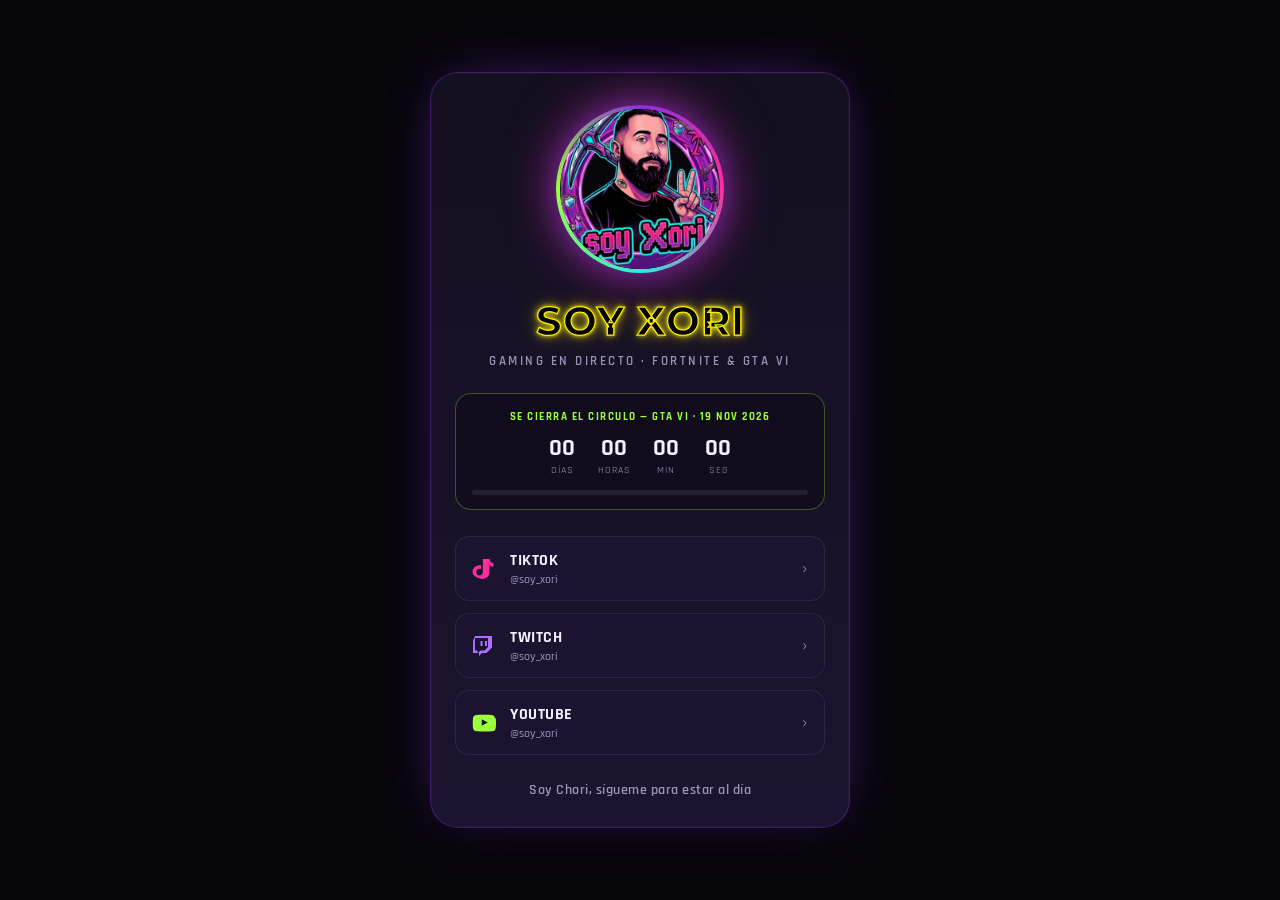
==== index.html @ fabd90fd "Rename Index.html to index.html" ====
<!DOCTYPE html>
<html lang="es">
<head>
<meta charset="UTF-8">
<meta name="viewport" content="width=device-width, initial-scale=1.0">
<title>Soy Xori — Enlaces</title>
<meta name="description" content="Soy Xori — Gaming en directo. Fortnite y GTA VI en TikTok, Twitch y YouTube.">
<link rel="preconnect" href="https://fonts.googleapis.com">
<link rel="preconnect" href="https://fonts.gstatic.com" crossorigin>
<link href="https://fonts.googleapis.com/css2?family=Montserrat:wght@700;800&family=Rajdhani:wght@500;600;700&display=swap" rel="stylesheet">
<style>
  :root{
    --bg-void:#07060b;
    --bg-panel:#130f1e;
    --bg-panel-2:#1b1430;
    --purple:#8b2fe0;
    --purple-soft:#b26cff;
    --pink:#ff2e9a;
    --cyan:#35e7e0;
    --storm-green:#9bff3b;
    --neon-yellow:#fcee09;
    --text:#f3efff;
    --text-muted:#9c93b8;
  }

  *{ box-sizing:border-box; }

  html,body{
    margin:0;
    padding:0;
    min-height:100vh;
    background:var(--bg-void);
    color:var(--text);
    font-family:'Rajdhani', sans-serif;
    -webkit-font-smoothing:antialiased;
  }

  body{
    display:flex;
    align-items:center;
    justify-content:center;
    padding:32px 16px;
    position:relative;
    overflow-x:hidden;
  }

  .storm-bg{
    position:fixed;
    inset:-20%;
    z-index:-2;
    background:conic-gradient(from 0deg, rgba(139,47,224,.35), rgba(255,46,154,.25), rgba(53,231,224,.2), rgba(155,255,59,.15), rgba(139,47,224,.35));
    filter:blur(60px);
    animation:spin-bg 50s linear infinite;
  }

  .grain{
    position:fixed;
    inset:0;
    z-index:-1;
    opacity:.05;
    pointer-events:none;
    background-image:url("data:image/svg+xml,%3Csvg xmlns='http://www.w3.org/2000/svg' width='120' height='120'%3E%3Cfilter id='n'%3E%3CfeTurbulence type='fractalNoise' baseFrequency='0.9' numOctaves='2' stitchTiles='stitch'/%3E%3C/filter%3E%3Crect width='100%25' height='100%25' filter='url(%23n)'/%3E%3C/svg%3E");
  }

  @keyframes spin-bg{ to{ transform:rotate(360deg); } }

  .card{
    width:100%;
    max-width:420px;
    background:linear-gradient(180deg, var(--bg-panel), var(--bg-panel-2));
    border:1px solid rgba(139,47,224,.35);
    border-radius:28px;
    padding:32px 24px 28px;
    box-shadow:0 0 0 1px rgba(255,255,255,.02) inset, 0 30px 60px -20px rgba(0,0,0,.7), 0 0 60px -25px var(--purple);
    position:relative;
  }

  .avatar-ring{
    width:168px;
    height:168px;
    margin:0 auto;
    border-radius:50%;
    padding:4px;
    background:conic-gradient(from 0deg, var(--purple), var(--pink), var(--cyan), var(--storm-green), var(--purple));
    box-shadow:0 0 40px -8px var(--purple), 0 0 70px -20px var(--pink);
    animation:spin-ring 10s linear infinite;
  }

  .avatar-ring img{
    width:100%;
    height:100%;
    display:block;
    border-radius:50%;
    object-fit:cover;
    background:var(--bg-void);
    animation:spin-ring-counter 10s linear infinite;
  }

  @keyframes spin-ring{ to{ transform:rotate(360deg); } }
  @keyframes spin-ring-counter{ to{ transform:rotate(-360deg); } }

  .name{
    font-family:'Montserrat', sans-serif;
    font-weight:700;
    font-size:clamp(1.7rem, 9vw, 2.5rem);
    text-align:center;
    letter-spacing:1px;
    line-height:1.3;
    margin:22px 0 6px;
    color:#000;
    -webkit-text-stroke:1.25px var(--neon-yellow);
    text-shadow:
      0 0 4px var(--neon-yellow),
      0 0 10px rgba(252,238,9,.7),
      0 0 20px rgba(252,238,9,.4);
  }

  .tagline{
    text-align:center;
    margin:0 0 24px;
    font-weight:600;
    font-size:.8rem;
    letter-spacing:2.5px;
    text-transform:uppercase;
    color:var(--text-muted);
  }

  .countdown{
    background:rgba(0,0,0,.25);
    border:1px solid rgba(155,255,59,.3);
    border-radius:16px;
    padding:16px 16px 14px;
    margin-bottom:26px;
  }

  .countdown-label{
    margin:0 0 12px;
    text-align:center;
    font-weight:700;
    font-size:.68rem;
    letter-spacing:1.5px;
    text-transform:uppercase;
    color:var(--storm-green);
  }

  .countdown-digits{
    display:flex;
    justify-content:center;
    gap:14px;
  }

  .digit{
    display:flex;
    flex-direction:column;
    align-items:center;
    min-width:38px;
  }

  .digit span{
    font-weight:700;
    font-size:1.5rem;
    font-variant-numeric:tabular-nums;
    line-height:1;
  }

  .digit small{
    margin-top:4px;
    font-size:.6rem;
    letter-spacing:1px;
    color:var(--text-muted);
  }

  .storm-bar{
    height:5px;
    border-radius:8px;
    background:rgba(255,255,255,.08);
    overflow:hidden;
    margin-top:14px;
  }

  .storm-bar-fill{
    height:100%;
    width:100%;
    background:linear-gradient(90deg, var(--storm-green), var(--cyan));
    transition:width 1s linear;
  }

  .links{
    display:flex;
    flex-direction:column;
    gap:12px;
  }

  .link-btn{
    display:flex;
    align-items:center;
    gap:14px;
    background:var(--bg-panel-2);
    border:1px solid rgba(255,255,255,.08);
    border-radius:14px;
    padding:13px 16px;
    text-decoration:none;
    color:var(--text);
    transition:transform .15s ease, box-shadow .15s ease, border-color .15s ease;
  }

  .link-btn:hover, .link-btn:focus-visible{
    transform:translateY(-2px);
    border-color:var(--accent);
    box-shadow:0 8px 24px -10px var(--accent);
  }

  .link-btn:focus-visible{
    outline:2px solid var(--cyan);
    outline-offset:3px;
  }

  .link-tiktok{ --accent:var(--pink); }
  .link-twitch{ --accent:var(--purple-soft); }
  .link-youtube{ --accent:var(--storm-green); }

  .icon{
    flex-shrink:0;
    width:24px;
    height:24px;
    fill:var(--accent);
  }

  .label{
    flex:1;
    font-weight:700;
    font-size:1rem;
    letter-spacing:.5px;
    text-transform:uppercase;
  }

  .label small{
    display:block;
    margin-top:1px;
    font-size:.72rem;
    font-weight:500;
    letter-spacing:0;
    text-transform:none;
    color:var(--text-muted);
  }

  .chev{
    color:var(--text-muted);
    font-size:1.2rem;
    transition:transform .15s ease;
  }

  .link-btn:hover .chev{ transform:translateX(3px); color:var(--accent); }

  .signoff{
    text-align:center;
    margin-top:26px;
  }

  .signoff p{
    margin:0;
    font-size:.85rem;
    font-weight:600;
    letter-spacing:.5px;
    color:var(--text-muted);
  }

  @media (prefers-reduced-motion: reduce){
    *{ animation:none !important; transition:none !important; }
  }
</style>
</head>
<body>

<div class="storm-bg" aria-hidden="true"></div>
<div class="grain" aria-hidden="true"></div>

<main class="card">

  <div class="avatar-ring">
    <img src="[data-uri]" alt="Soy Xori">
  </div>

  <h1 class="name">SOY <span>XORI</span></h1>
  <p class="tagline">Gaming en directo · Fortnite &amp; GTA VI</p>

  <div class="countdown" role="group" aria-label="Cuenta atras para GTA VI">
    <p class="countdown-label">Se cierra el circulo — GTA VI · 19 NOV 2026</p>
    <div class="countdown-digits">
      <div class="digit"><span id="cd-days">00</span><small>DÍAS</small></div>
      <div class="digit"><span id="cd-hours">00</span><small>HORAS</small></div>
      <div class="digit"><span id="cd-mins">00</span><small>MIN</small></div>
      <div class="digit"><span id="cd-secs">00</span><small>SEG</small></div>
    </div>
    <div class="storm-bar"><div class="storm-bar-fill" id="storm-fill"></div></div>
  </div>

  <nav class="links">
    <a class="link-btn link-tiktok" href="https://www.tiktok.com/@soy_xori" target="_blank" rel="noopener">
      <svg class="icon" viewBox="0 0 48 48" aria-hidden="true"><path d="M28 4h7c.6 4.7 3.3 7.6 8 8.3v7c-3-.1-5.7-1-8-2.7v13.6c0 7.7-6.2 13.8-14 13.8S1 37.9 1 30.2 7.2 16.4 15 16.4c1 0 2 .1 3 .3v7.2c-.9-.3-1.9-.5-3-.5-3.7 0-6.7 3-6.7 6.7S11.3 37 15 37s6.7-3 6.7-6.7V4H28z"/></svg>
      <span class="label">TikTok<small>@soy_xori</small></span>
      <span class="chev" aria-hidden="true">›</span>
    </a>
    <a class="link-btn link-twitch" href="https://www.twitch.tv/soy_xori" target="_blank" rel="noopener">
      <svg class="icon" viewBox="0 0 48 48" aria-hidden="true"><path d="M6 4 2 14v24h12v6l6-6h9l11-11V4H6zm26 22-7 7h-8l-6 6v-6H6V8h26v18zM26 14h4v10h-4V14zm-9 0h4v10h-4V14z"/></svg>
      <span class="label">Twitch<small>@soy_xori</small></span>
      <span class="chev" aria-hidden="true">›</span>
    </a>
    <a class="link-btn link-youtube" href="https://youtube.com/@soy_xori" target="_blank" rel="noopener">
      <svg class="icon" viewBox="0 0 48 48" aria-hidden="true"><path d="M46 14.5s-.5-3.3-1.9-4.7c-1.8-1.9-3.9-1.9-4.8-2C32.9 7.3 24 7.3 24 7.3h0s-8.9 0-15.3.5c-.9.1-3 .1-4.8 2C2.5 11.2 2 14.5 2 14.5S1.5 18.4 1.5 22.3v3.5c0 3.9.5 7.8.5 7.8s.5 3.3 1.9 4.7c1.8 1.9 4.2 1.8 5.3 2 3.8.4 16.3.5 16.3.5s8.9 0 15.3-.5c.9-.1 3-.1 4.8-2 1.4-1.4 1.9-4.7 1.9-4.7s.5-3.9.5-7.8v-3.5c0-3.9-.5-7.8-.5-7.8zM19.5 29.5v-13l12 6.5-12 6.5z"/></svg>
      <span class="label">YouTube<small>@soy_xori</small></span>
      <span class="chev" aria-hidden="true">›</span>
    </a>
  </nav>

  <footer class="signoff">
    <p>Soy Chori, sígueme para estar al día</p>
  </footer>

</main>

<script>
(function(){
  var end = new Date('2026-11-19T00:00:00');
  var start = new Date('2026-07-15T00:00:00');
  var totalSpan = end - start;

  function pad(n){ return String(n).padStart(2,'0'); }

  function tick(){
    var now = new Date();
    var diff = end - now;
    if (diff < 0) diff = 0;
    var days = Math.floor(diff / 86400000);
    var hours = Math.floor((diff % 86400000) / 3600000);
    var mins = Math.floor((diff % 3600000) / 60000);
    var secs = Math.floor((diff % 60000) / 1000);

    document.getElementById('cd-days').textContent = pad(days);
    document.getElementById('cd-hours').textContent = pad(hours);
    document.getElementById('cd-mins').textContent = pad(mins);
    document.getElementById('cd-secs').textContent = pad(secs);

    var pct = Math.max(0, Math.min(100, (diff / totalSpan) * 100));
    var fill = document.getElementById('storm-fill');
    if (fill) fill.style.width = pct + '%';
  }

  tick();
  setInterval(tick, 1000);
})();
</script>

</body>
</html>
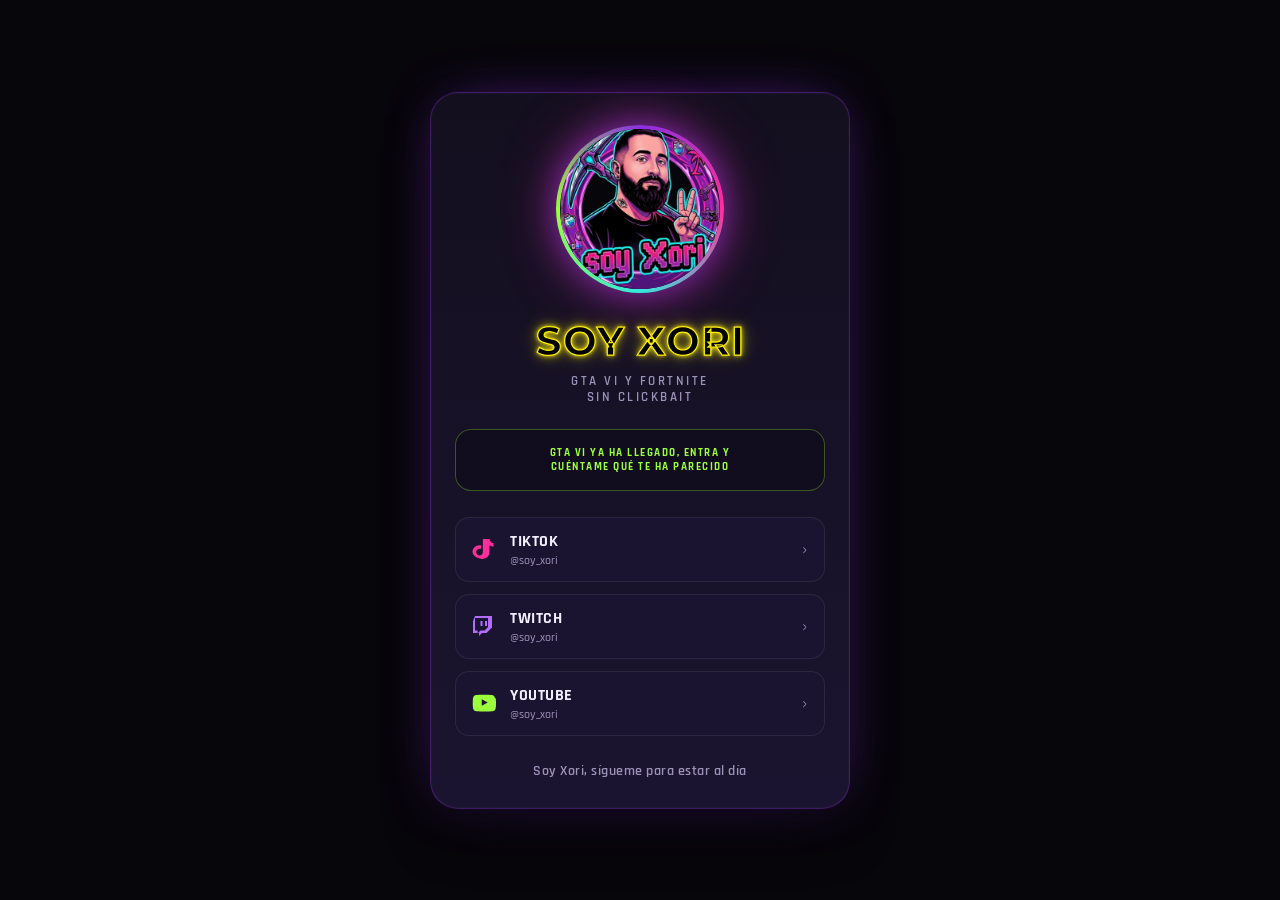
==== commit 7784d5f3: "Corrige la página de enlaces: errata, tilde, frase, vista previa y mensaje del 19/11 - "Soy Chori" p" ====
--- a/index.html
+++ b/index.html
@@ -4,7 +4,22 @@
 <meta charset="UTF-8">
 <meta name="viewport" content="width=device-width, initial-scale=1.0">
 <title>Soy Xori — Enlaces</title>
-<meta name="description" content="Soy Xori — Gaming en directo. Fortnite y GTA VI en TikTok, Twitch y YouTube.">
+<meta name="description" content="GTA VI y Fortnite sin clickbait: lo confirmado, lo que no, y lo que yo opino.">
+<meta name="theme-color" content="#07060b">
+<meta property="og:type" content="website">
+<meta property="og:site_name" content="Soy Xori">
+<meta property="og:title" content="Soy Xori">
+<meta property="og:description" content="GTA VI y Fortnite sin clickbait: lo confirmado, lo que no, y lo que yo opino.">
+<meta property="og:url" content="https://soyxori.github.io/Soy-Xori/">
+<meta property="og:image" content="https://soyxori.github.io/Soy-Xori/og-image.jpg">
+<meta property="og:image:width" content="1200">
+<meta property="og:image:height" content="630">
+<meta property="og:locale" content="es_ES">
+<meta name="twitter:card" content="summary_large_image">
+<meta name="twitter:title" content="Soy Xori">
+<meta name="twitter:description" content="GTA VI y Fortnite sin clickbait: lo confirmado, lo que no, y lo que yo opino.">
+<meta name="twitter:image" content="https://soyxori.github.io/Soy-Xori/og-image.jpg">
+<link rel="icon" type="image/png" href="[data-uri]">
 <link rel="preconnect" href="https://fonts.googleapis.com">
 <link rel="preconnect" href="https://fonts.gstatic.com" crossorigin>
 <link href="https://fonts.googleapis.com/css2?family=Montserrat:wght@700;800&family=Rajdhani:wght@500;600;700&display=swap" rel="stylesheet">
@@ -123,6 +138,7 @@
     letter-spacing:2.5px;
     text-transform:uppercase;
     color:var(--text-muted);
+    text-wrap:balance;
   }
 
   .countdown{
@@ -141,6 +157,7 @@
     letter-spacing:1.5px;
     text-transform:uppercase;
     color:var(--storm-green);
+    text-wrap:balance;
   }
 
   .countdown-digits{
@@ -282,10 +299,10 @@
   </div>
 
   <h1 class="name">SOY <span>XORI</span></h1>
-  <p class="tagline">Gaming en directo · Fortnite &amp; GTA VI</p>
-
-  <div class="countdown" role="group" aria-label="Cuenta atras para GTA VI">
-    <p class="countdown-label">Se cierra el circulo — GTA VI · 19 NOV 2026</p>
+  <p class="tagline">GTA VI y Fortnite<br>Sin clickbait</p>
+
+  <div class="countdown" role="group" aria-label="Cuenta atrás para GTA VI">
+    <p class="countdown-label" id="cd-label">Se cierra el círculo — GTA VI · 19 NOV 2026</p>
     <div class="countdown-digits">
       <div class="digit"><span id="cd-days">00</span><small>DÍAS</small></div>
       <div class="digit"><span id="cd-hours">00</span><small>HORAS</small></div>
@@ -314,7 +331,7 @@
   </nav>
 
   <footer class="signoff">
-    <p>Soy Chori, sígueme para estar al día</p>
+    <p>Soy Xori, sígueme para estar al día</p>
   </footer>
 
 </main>
@@ -336,6 +353,17 @@
     var mins = Math.floor((diff % 3600000) / 60000);
     var secs = Math.floor((diff % 60000) / 1000);
 
+    var done = (now >= end);
+    var lbl = document.getElementById('cd-label');
+    var digits = document.querySelector('.countdown-digits');
+    var bar = document.querySelector('.storm-bar');
+    if (done) {
+      lbl.textContent = 'GTA VI ya ha llegado, entra y cuéntame qué te ha parecido';
+      lbl.style.margin = '0 0 2px';
+      if (digits) digits.style.display = 'none';
+      if (bar) bar.style.display = 'none';
+      return;
+    }
     document.getElementById('cd-days').textContent = pad(days);
     document.getElementById('cd-hours').textContent = pad(hours);
     document.getElementById('cd-mins').textContent = pad(mins);
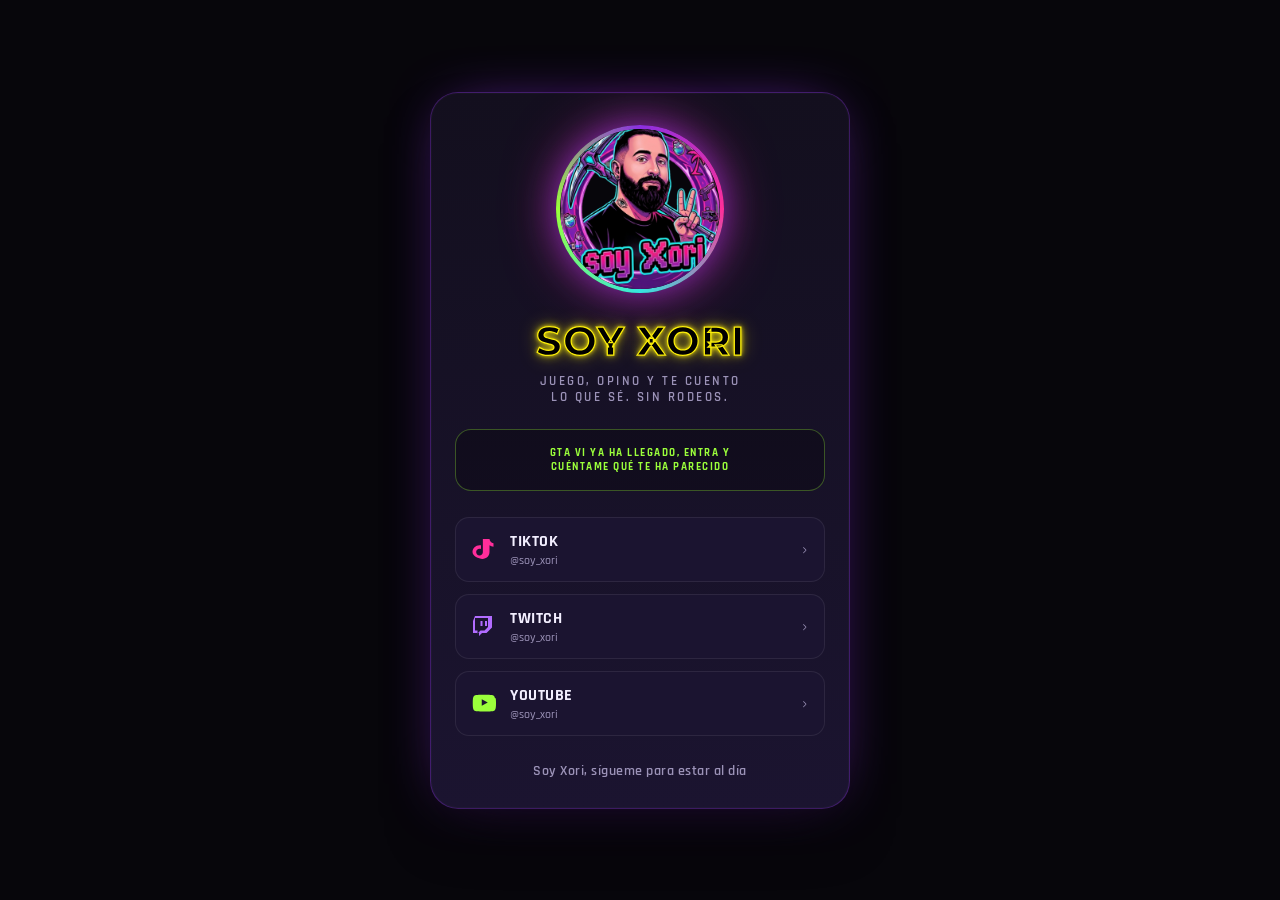
==== commit 038c6b4e: "Actualiza la frase de la página: Juego, opino y te cuento lo que sé. Sin rodeos. Cambia la frase baj" ====
--- a/index.html
+++ b/index.html
@@ -4,12 +4,12 @@
 <meta charset="UTF-8">
 <meta name="viewport" content="width=device-width, initial-scale=1.0">
 <title>Soy Xori — Enlaces</title>
-<meta name="description" content="GTA VI y Fortnite sin clickbait: lo confirmado, lo que no, y lo que yo opino.">
+<meta name="description" content="Juego, opino y te cuento lo que sé, sin rodeos. GTA VI y Fortnite, en español.">
 <meta name="theme-color" content="#07060b">
 <meta property="og:type" content="website">
 <meta property="og:site_name" content="Soy Xori">
 <meta property="og:title" content="Soy Xori">
-<meta property="og:description" content="GTA VI y Fortnite sin clickbait: lo confirmado, lo que no, y lo que yo opino.">
+<meta property="og:description" content="Juego, opino y te cuento lo que sé, sin rodeos. GTA VI y Fortnite, en español.">
 <meta property="og:url" content="https://soyxori.github.io/Soy-Xori/">
 <meta property="og:image" content="https://soyxori.github.io/Soy-Xori/og-image.jpg">
 <meta property="og:image:width" content="1200">
@@ -17,7 +17,7 @@
 <meta property="og:locale" content="es_ES">
 <meta name="twitter:card" content="summary_large_image">
 <meta name="twitter:title" content="Soy Xori">
-<meta name="twitter:description" content="GTA VI y Fortnite sin clickbait: lo confirmado, lo que no, y lo que yo opino.">
+<meta name="twitter:description" content="Juego, opino y te cuento lo que sé, sin rodeos. GTA VI y Fortnite, en español.">
 <meta name="twitter:image" content="https://soyxori.github.io/Soy-Xori/og-image.jpg">
 <link rel="icon" type="image/png" href="[data-uri]">
 <link rel="preconnect" href="https://fonts.googleapis.com">
@@ -299,7 +299,7 @@
   </div>
 
   <h1 class="name">SOY <span>XORI</span></h1>
-  <p class="tagline">GTA VI y Fortnite<br>Sin clickbait</p>
+  <p class="tagline">Juego, opino y te cuento<br>lo que sé. Sin rodeos.</p>
 
   <div class="countdown" role="group" aria-label="Cuenta atrás para GTA VI">
     <p class="countdown-label" id="cd-label">Se cierra el círculo — GTA VI · 19 NOV 2026</p>
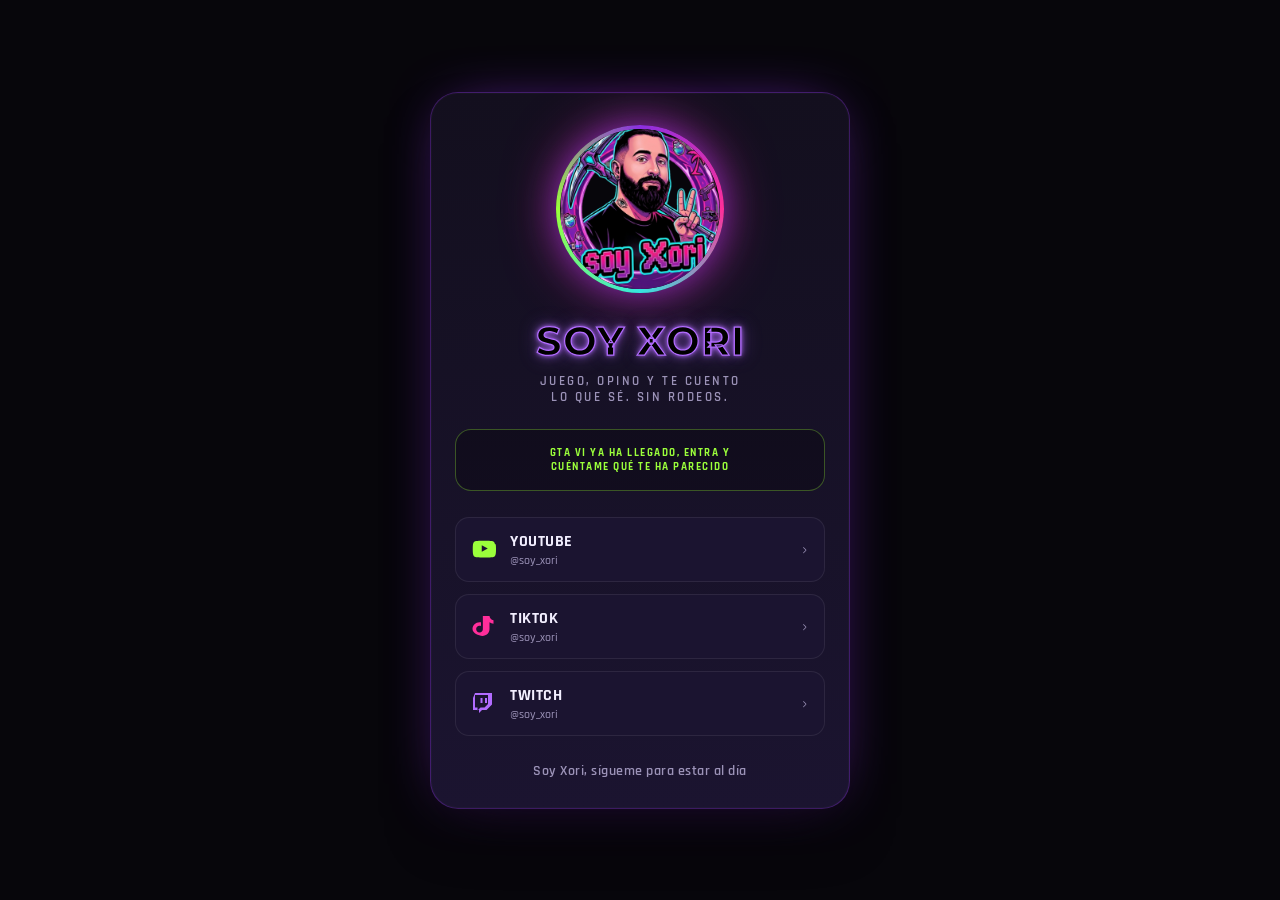
==== commit 1094cac9: "Título en lila neón y YouTube como primer botón Co-Authored-By: Claude Sonnet 5.5 <noreply@anthropic" ====
--- a/index.html
+++ b/index.html
@@ -123,11 +123,11 @@
     line-height:1.3;
     margin:22px 0 6px;
     color:#000;
-    -webkit-text-stroke:1.25px var(--neon-yellow);
+    -webkit-text-stroke:1.25px var(--purple-soft);
     text-shadow:
-      0 0 4px var(--neon-yellow),
-      0 0 10px rgba(252,238,9,.7),
-      0 0 20px rgba(252,238,9,.4);
+      0 0 4px var(--purple-soft),
+      0 0 10px rgba(178,108,255,.7),
+      0 0 20px rgba(178,108,255,.4);
   }
 
   .tagline{
@@ -313,6 +313,11 @@
   </div>
 
   <nav class="links">
+    <a class="link-btn link-youtube" href="https://youtube.com/@soy_xori" target="_blank" rel="noopener">
+      <svg class="icon" viewBox="0 0 48 48" aria-hidden="true"><path d="M46 14.5s-.5-3.3-1.9-4.7c-1.8-1.9-3.9-1.9-4.8-2C32.9 7.3 24 7.3 24 7.3h0s-8.9 0-15.3.5c-.9.1-3 .1-4.8 2C2.5 11.2 2 14.5 2 14.5S1.5 18.4 1.5 22.3v3.5c0 3.9.5 7.8.5 7.8s.5 3.3 1.9 4.7c1.8 1.9 4.2 1.8 5.3 2 3.8.4 16.3.5 16.3.5s8.9 0 15.3-.5c.9-.1 3-.1 4.8-2 1.4-1.4 1.9-4.7 1.9-4.7s.5-3.9.5-7.8v-3.5c0-3.9-.5-7.8-.5-7.8zM19.5 29.5v-13l12 6.5-12 6.5z"/></svg>
+      <span class="label">YouTube<small>@soy_xori</small></span>
+      <span class="chev" aria-hidden="true">›</span>
+    </a>
     <a class="link-btn link-tiktok" href="https://www.tiktok.com/@soy_xori" target="_blank" rel="noopener">
       <svg class="icon" viewBox="0 0 48 48" aria-hidden="true"><path d="M28 4h7c.6 4.7 3.3 7.6 8 8.3v7c-3-.1-5.7-1-8-2.7v13.6c0 7.7-6.2 13.8-14 13.8S1 37.9 1 30.2 7.2 16.4 15 16.4c1 0 2 .1 3 .3v7.2c-.9-.3-1.9-.5-3-.5-3.7 0-6.7 3-6.7 6.7S11.3 37 15 37s6.7-3 6.7-6.7V4H28z"/></svg>
       <span class="label">TikTok<small>@soy_xori</small></span>
@@ -321,11 +326,6 @@
     <a class="link-btn link-twitch" href="https://www.twitch.tv/soy_xori" target="_blank" rel="noopener">
       <svg class="icon" viewBox="0 0 48 48" aria-hidden="true"><path d="M6 4 2 14v24h12v6l6-6h9l11-11V4H6zm26 22-7 7h-8l-6 6v-6H6V8h26v18zM26 14h4v10h-4V14zm-9 0h4v10h-4V14z"/></svg>
       <span class="label">Twitch<small>@soy_xori</small></span>
-      <span class="chev" aria-hidden="true">›</span>
-    </a>
-    <a class="link-btn link-youtube" href="https://youtube.com/@soy_xori" target="_blank" rel="noopener">
-      <svg class="icon" viewBox="0 0 48 48" aria-hidden="true"><path d="M46 14.5s-.5-3.3-1.9-4.7c-1.8-1.9-3.9-1.9-4.8-2C32.9 7.3 24 7.3 24 7.3h0s-8.9 0-15.3.5c-.9.1-3 .1-4.8 2C2.5 11.2 2 14.5 2 14.5S1.5 18.4 1.5 22.3v3.5c0 3.9.5 7.8.5 7.8s.5 3.3 1.9 4.7c1.8 1.9 4.2 1.8 5.3 2 3.8.4 16.3.5 16.3.5s8.9 0 15.3-.5c.9-.1 3-.1 4.8-2 1.4-1.4 1.9-4.7 1.9-4.7s.5-3.9.5-7.8v-3.5c0-3.9-.5-7.8-.5-7.8zM19.5 29.5v-13l12 6.5-12 6.5z"/></svg>
-      <span class="label">YouTube<small>@soy_xori</small></span>
       <span class="chev" aria-hidden="true">›</span>
     </a>
   </nav>
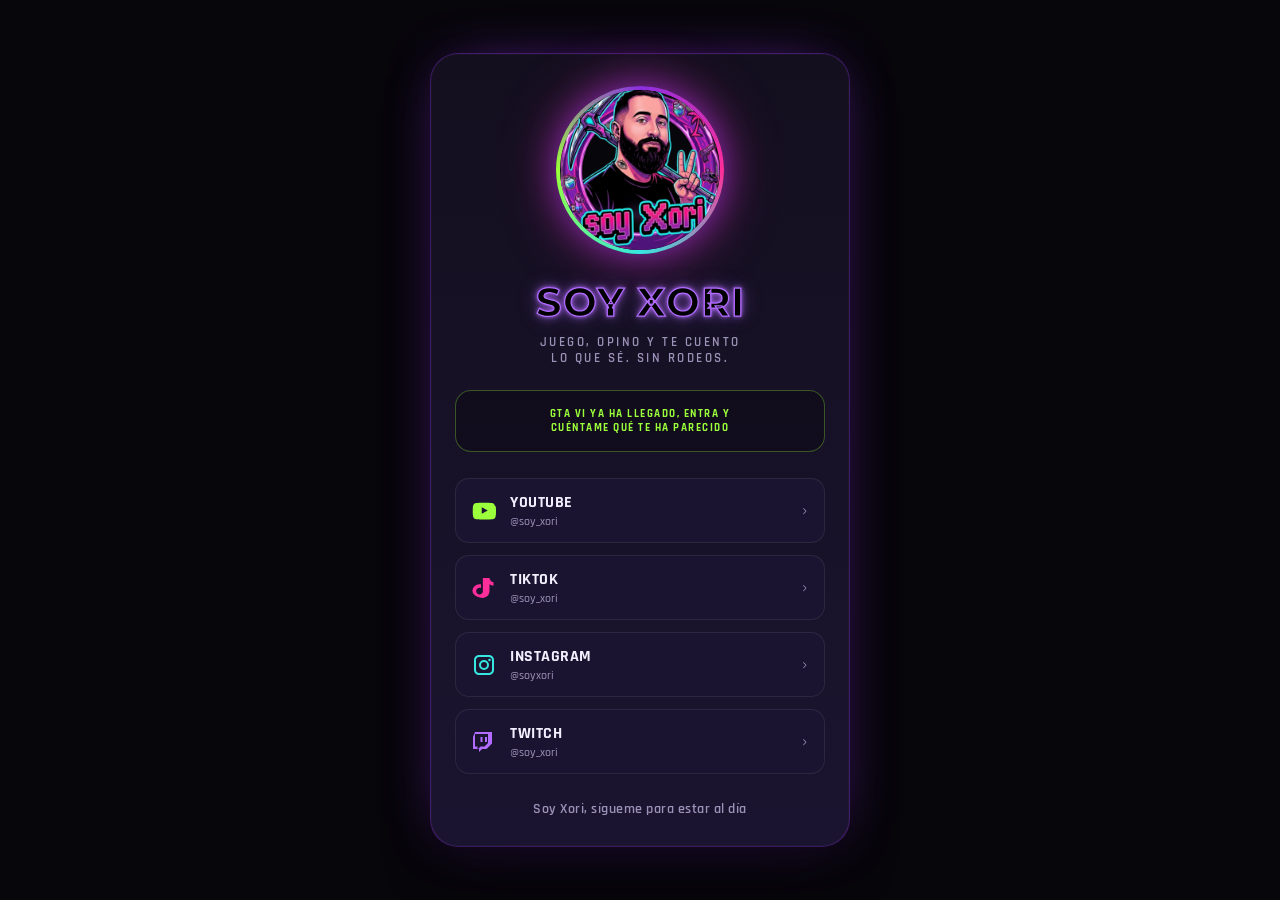
==== commit 4bfc2855: "Añadir botón de Instagram (@soyxori) a la página de enlaces Co-Authored-By: Claude Sonnet 5.5 <norep" ====
--- a/index.html
+++ b/index.html
@@ -234,6 +234,7 @@
 
   .link-tiktok{ --accent:var(--pink); }
   .link-twitch{ --accent:var(--purple-soft); }
+  .link-instagram{ --accent:var(--cyan); }
   .link-youtube{ --accent:var(--storm-green); }
 
   .icon{
@@ -321,6 +322,11 @@
     <a class="link-btn link-tiktok" href="https://www.tiktok.com/@soy_xori" target="_blank" rel="noopener">
       <svg class="icon" viewBox="0 0 48 48" aria-hidden="true"><path d="M28 4h7c.6 4.7 3.3 7.6 8 8.3v7c-3-.1-5.7-1-8-2.7v13.6c0 7.7-6.2 13.8-14 13.8S1 37.9 1 30.2 7.2 16.4 15 16.4c1 0 2 .1 3 .3v7.2c-.9-.3-1.9-.5-3-.5-3.7 0-6.7 3-6.7 6.7S11.3 37 15 37s6.7-3 6.7-6.7V4H28z"/></svg>
       <span class="label">TikTok<small>@soy_xori</small></span>
+      <span class="chev" aria-hidden="true">›</span>
+    </a>
+    <a class="link-btn link-instagram" href="https://www.instagram.com/soyxori/" target="_blank" rel="noopener">
+      <svg class="icon" viewBox="0 0 48 48" aria-hidden="true"><path fill-rule="evenodd" d="M14 4h20c5.5 0 10 4.5 10 10v20c0 5.5-4.5 10-10 10H14C8.5 44 4 39.5 4 34V14C4 8.5 8.5 4 14 4zm0 4c-3.3 0-6 2.7-6 6v20c0 3.3 2.7 6 6 6h20c3.3 0 6-2.7 6-6V14c0-3.3-2.7-6-6-6H14zm10 6a10 10 0 1 0 0 20 10 10 0 0 0 0-20zm0 4a6 6 0 1 1 0 12 6 6 0 0 1 0-12zm11-6.5a2.5 2.5 0 1 0 0 5 2.5 2.5 0 0 0 0-5z"/></svg>
+      <span class="label">Instagram<small>@soyxori</small></span>
       <span class="chev" aria-hidden="true">›</span>
     </a>
     <a class="link-btn link-twitch" href="https://www.twitch.tv/soy_xori" target="_blank" rel="noopener">
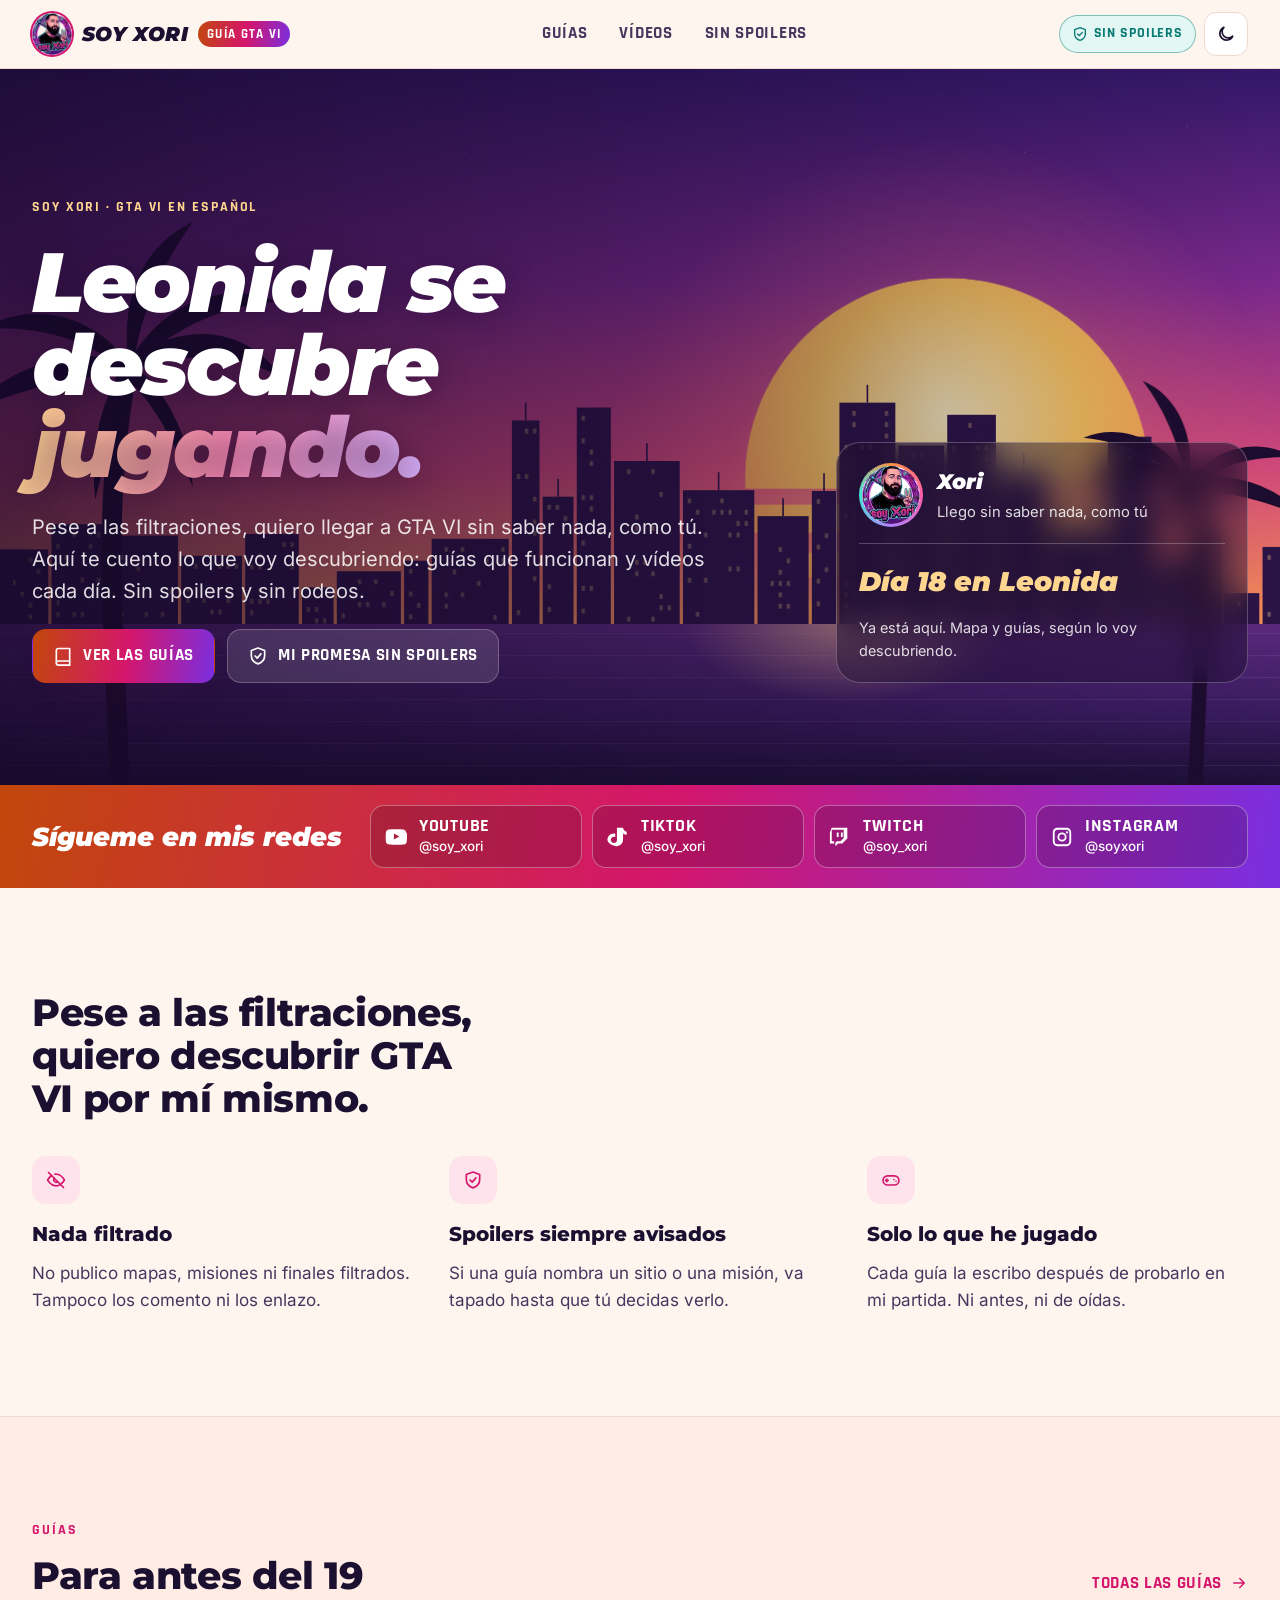
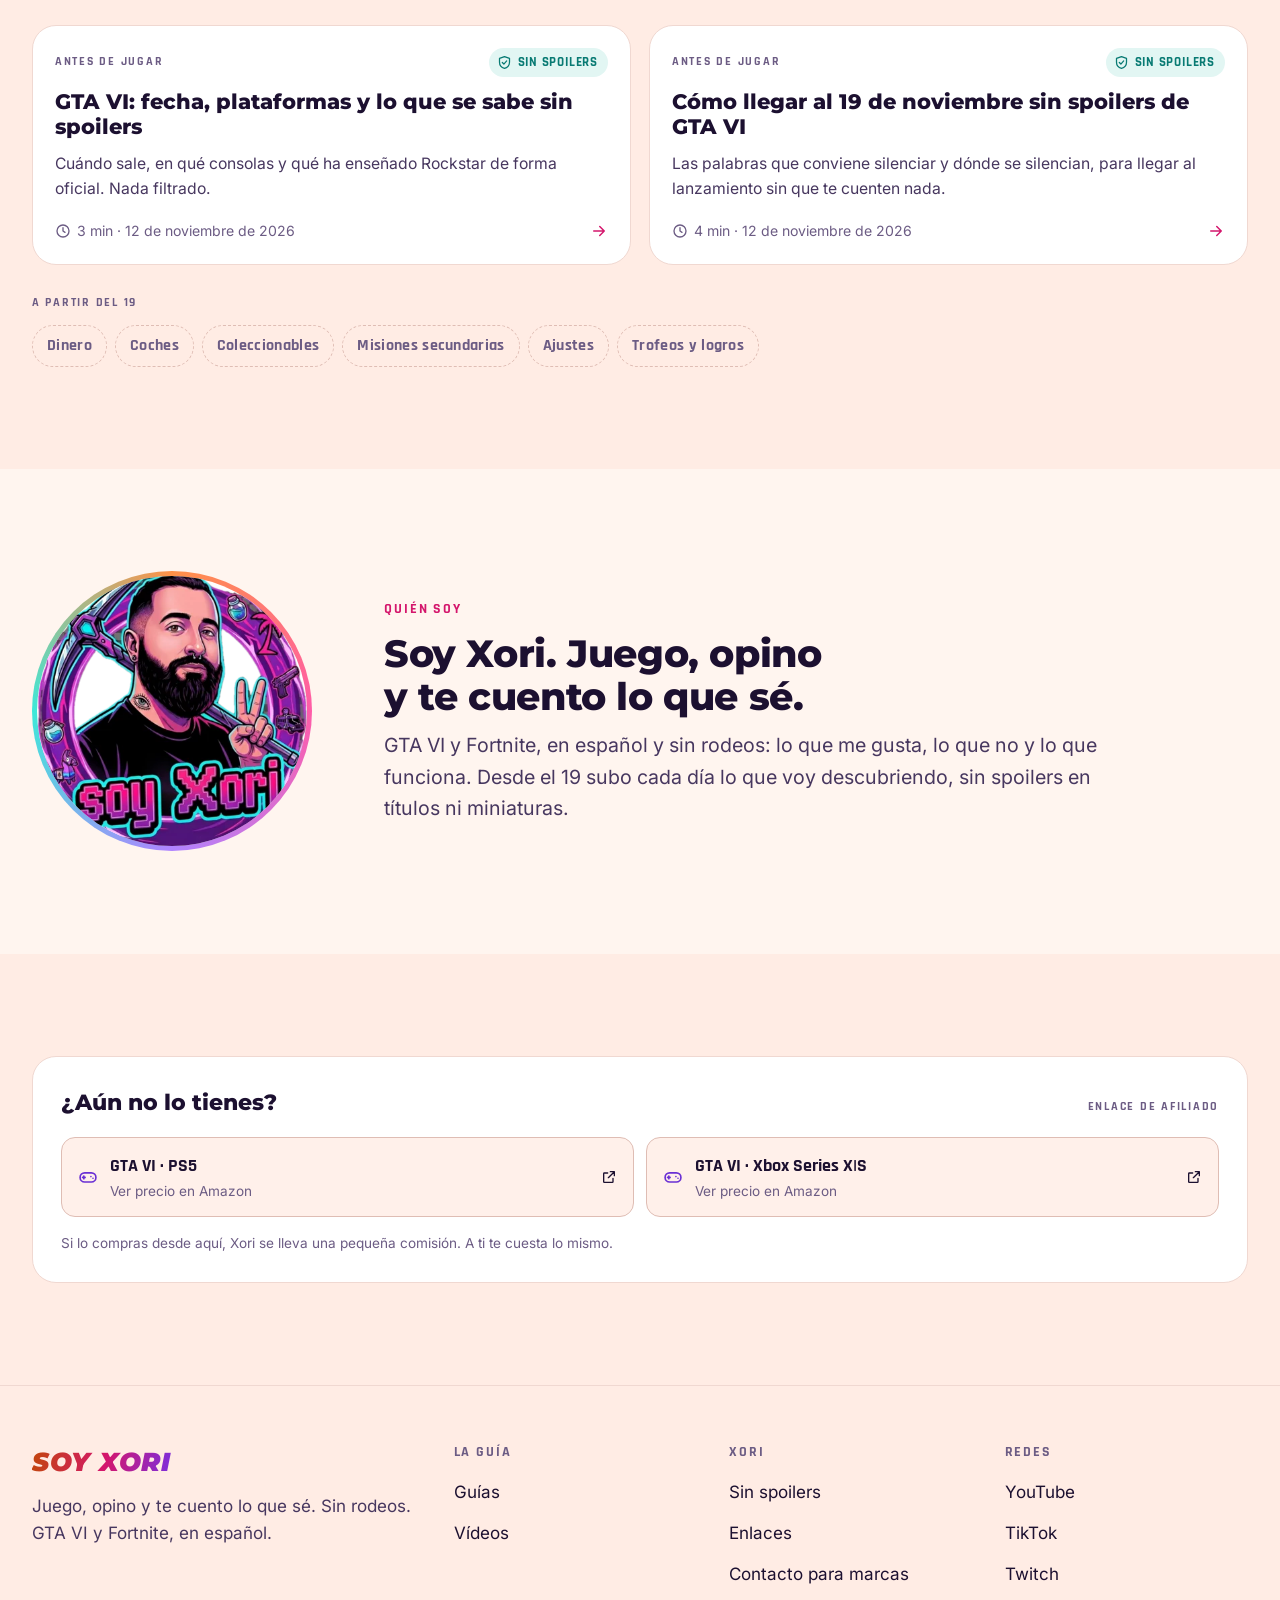
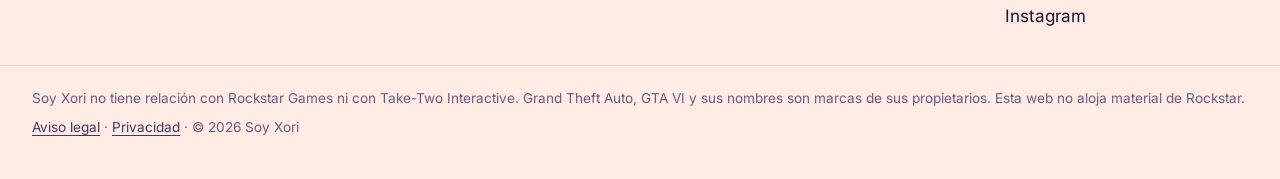
==== commit 94418cc2: "Nueva web: guía de GTA VI sin spoilers de Soy Xori Sustituye la página de enlaces por una web comple" ====
--- a/index.html
+++ b/index.html
@@ -1,389 +1,232 @@
-<!DOCTYPE html>
+<!doctype html>
 <html lang="es">
 <head>
-<meta charset="UTF-8">
-<meta name="viewport" content="width=device-width, initial-scale=1.0">
-<title>Soy Xori — Enlaces</title>
-<meta name="description" content="Juego, opino y te cuento lo que sé, sin rodeos. GTA VI y Fortnite, en español.">
-<meta name="theme-color" content="#07060b">
+<meta charset="utf-8">
+<meta name="viewport" content="width=device-width, initial-scale=1, viewport-fit=cover">
+<title>Soy Xori · GTA VI sin spoilers</title>
+<meta name="description" content="Guías y vídeos de GTA VI en español, sin filtraciones y sin spoilers. Xori lo descubre jugando y te cuenta lo que funciona, sin rodeos.">
+
+<meta name="xori:raiz" content="/">
+<link rel="canonical" href="https://soyxori.com/">
+<meta name="theme-color" content="#fff4ec" media="(prefers-color-scheme: light)">
+<meta name="theme-color" content="#0d0919" media="(prefers-color-scheme: dark)">
 <meta property="og:type" content="website">
 <meta property="og:site_name" content="Soy Xori">
-<meta property="og:title" content="Soy Xori">
-<meta property="og:description" content="Juego, opino y te cuento lo que sé, sin rodeos. GTA VI y Fortnite, en español.">
-<meta property="og:url" content="https://soyxori.github.io/Soy-Xori/">
-<meta property="og:image" content="https://soyxori.github.io/Soy-Xori/og-image.jpg">
+<meta property="og:locale" content="es_ES">
+<meta property="og:title" content="Soy Xori · GTA VI sin spoilers">
+<meta property="og:description" content="Guías y vídeos de GTA VI en español, sin filtraciones y sin spoilers. Xori lo descubre jugando y te cuenta lo que funciona, sin rodeos.">
+<meta property="og:url" content="https://soyxori.com/">
+<meta property="og:image" content="https://soyxori.com/og-image.jpg">
 <meta property="og:image:width" content="1200">
 <meta property="og:image:height" content="630">
-<meta property="og:locale" content="es_ES">
 <meta name="twitter:card" content="summary_large_image">
-<meta name="twitter:title" content="Soy Xori">
-<meta name="twitter:description" content="Juego, opino y te cuento lo que sé, sin rodeos. GTA VI y Fortnite, en español.">
-<meta name="twitter:image" content="https://soyxori.github.io/Soy-Xori/og-image.jpg">
-<link rel="icon" type="image/png" href="[data-uri]">
-<link rel="preconnect" href="https://fonts.googleapis.com">
-<link rel="preconnect" href="https://fonts.gstatic.com" crossorigin>
-<link href="https://fonts.googleapis.com/css2?family=Montserrat:wght@700;800&family=Rajdhani:wght@500;600;700&display=swap" rel="stylesheet">
-<style>
-  :root{
-    --bg-void:#07060b;
-    --bg-panel:#130f1e;
-    --bg-panel-2:#1b1430;
-    --purple:#8b2fe0;
-    --purple-soft:#b26cff;
-    --pink:#ff2e9a;
-    --cyan:#35e7e0;
-    --storm-green:#9bff3b;
-    --neon-yellow:#fcee09;
-    --text:#f3efff;
-    --text-muted:#9c93b8;
-  }
-
-  *{ box-sizing:border-box; }
-
-  html,body{
-    margin:0;
-    padding:0;
-    min-height:100vh;
-    background:var(--bg-void);
-    color:var(--text);
-    font-family:'Rajdhani', sans-serif;
-    -webkit-font-smoothing:antialiased;
-  }
-
-  body{
-    display:flex;
-    align-items:center;
-    justify-content:center;
-    padding:32px 16px;
-    position:relative;
-    overflow-x:hidden;
-  }
-
-  .storm-bg{
-    position:fixed;
-    inset:-20%;
-    z-index:-2;
-    background:conic-gradient(from 0deg, rgba(139,47,224,.35), rgba(255,46,154,.25), rgba(53,231,224,.2), rgba(155,255,59,.15), rgba(139,47,224,.35));
-    filter:blur(60px);
-    animation:spin-bg 50s linear infinite;
-  }
-
-  .grain{
-    position:fixed;
-    inset:0;
-    z-index:-1;
-    opacity:.05;
-    pointer-events:none;
-    background-image:url("data:image/svg+xml,%3Csvg xmlns='http://www.w3.org/2000/svg' width='120' height='120'%3E%3Cfilter id='n'%3E%3CfeTurbulence type='fractalNoise' baseFrequency='0.9' numOctaves='2' stitchTiles='stitch'/%3E%3C/filter%3E%3Crect width='100%25' height='100%25' filter='url(%23n)'/%3E%3C/svg%3E");
-  }
-
-  @keyframes spin-bg{ to{ transform:rotate(360deg); } }
-
-  .card{
-    width:100%;
-    max-width:420px;
-    background:linear-gradient(180deg, var(--bg-panel), var(--bg-panel-2));
-    border:1px solid rgba(139,47,224,.35);
-    border-radius:28px;
-    padding:32px 24px 28px;
-    box-shadow:0 0 0 1px rgba(255,255,255,.02) inset, 0 30px 60px -20px rgba(0,0,0,.7), 0 0 60px -25px var(--purple);
-    position:relative;
-  }
-
-  .avatar-ring{
-    width:168px;
-    height:168px;
-    margin:0 auto;
-    border-radius:50%;
-    padding:4px;
-    background:conic-gradient(from 0deg, var(--purple), var(--pink), var(--cyan), var(--storm-green), var(--purple));
-    box-shadow:0 0 40px -8px var(--purple), 0 0 70px -20px var(--pink);
-    animation:spin-ring 10s linear infinite;
-  }
-
-  .avatar-ring img{
-    width:100%;
-    height:100%;
-    display:block;
-    border-radius:50%;
-    object-fit:cover;
-    background:var(--bg-void);
-    animation:spin-ring-counter 10s linear infinite;
-  }
-
-  @keyframes spin-ring{ to{ transform:rotate(360deg); } }
-  @keyframes spin-ring-counter{ to{ transform:rotate(-360deg); } }
-
-  .name{
-    font-family:'Montserrat', sans-serif;
-    font-weight:700;
-    font-size:clamp(1.7rem, 9vw, 2.5rem);
-    text-align:center;
-    letter-spacing:1px;
-    line-height:1.3;
-    margin:22px 0 6px;
-    color:#000;
-    -webkit-text-stroke:1.25px var(--purple-soft);
-    text-shadow:
-      0 0 4px var(--purple-soft),
-      0 0 10px rgba(178,108,255,.7),
-      0 0 20px rgba(178,108,255,.4);
-  }
-
-  .tagline{
-    text-align:center;
-    margin:0 0 24px;
-    font-weight:600;
-    font-size:.8rem;
-    letter-spacing:2.5px;
-    text-transform:uppercase;
-    color:var(--text-muted);
-    text-wrap:balance;
-  }
-
-  .countdown{
-    background:rgba(0,0,0,.25);
-    border:1px solid rgba(155,255,59,.3);
-    border-radius:16px;
-    padding:16px 16px 14px;
-    margin-bottom:26px;
-  }
-
-  .countdown-label{
-    margin:0 0 12px;
-    text-align:center;
-    font-weight:700;
-    font-size:.68rem;
-    letter-spacing:1.5px;
-    text-transform:uppercase;
-    color:var(--storm-green);
-    text-wrap:balance;
-  }
-
-  .countdown-digits{
-    display:flex;
-    justify-content:center;
-    gap:14px;
-  }
-
-  .digit{
-    display:flex;
-    flex-direction:column;
-    align-items:center;
-    min-width:38px;
-  }
-
-  .digit span{
-    font-weight:700;
-    font-size:1.5rem;
-    font-variant-numeric:tabular-nums;
-    line-height:1;
-  }
-
-  .digit small{
-    margin-top:4px;
-    font-size:.6rem;
-    letter-spacing:1px;
-    color:var(--text-muted);
-  }
-
-  .storm-bar{
-    height:5px;
-    border-radius:8px;
-    background:rgba(255,255,255,.08);
-    overflow:hidden;
-    margin-top:14px;
-  }
-
-  .storm-bar-fill{
-    height:100%;
-    width:100%;
-    background:linear-gradient(90deg, var(--storm-green), var(--cyan));
-    transition:width 1s linear;
-  }
-
-  .links{
-    display:flex;
-    flex-direction:column;
-    gap:12px;
-  }
-
-  .link-btn{
-    display:flex;
-    align-items:center;
-    gap:14px;
-    background:var(--bg-panel-2);
-    border:1px solid rgba(255,255,255,.08);
-    border-radius:14px;
-    padding:13px 16px;
-    text-decoration:none;
-    color:var(--text);
-    transition:transform .15s ease, box-shadow .15s ease, border-color .15s ease;
-  }
-
-  .link-btn:hover, .link-btn:focus-visible{
-    transform:translateY(-2px);
-    border-color:var(--accent);
-    box-shadow:0 8px 24px -10px var(--accent);
-  }
-
-  .link-btn:focus-visible{
-    outline:2px solid var(--cyan);
-    outline-offset:3px;
-  }
-
-  .link-tiktok{ --accent:var(--pink); }
-  .link-twitch{ --accent:var(--purple-soft); }
-  .link-instagram{ --accent:var(--cyan); }
-  .link-youtube{ --accent:var(--storm-green); }
-
-  .icon{
-    flex-shrink:0;
-    width:24px;
-    height:24px;
-    fill:var(--accent);
-  }
-
-  .label{
-    flex:1;
-    font-weight:700;
-    font-size:1rem;
-    letter-spacing:.5px;
-    text-transform:uppercase;
-  }
-
-  .label small{
-    display:block;
-    margin-top:1px;
-    font-size:.72rem;
-    font-weight:500;
-    letter-spacing:0;
-    text-transform:none;
-    color:var(--text-muted);
-  }
-
-  .chev{
-    color:var(--text-muted);
-    font-size:1.2rem;
-    transition:transform .15s ease;
-  }
-
-  .link-btn:hover .chev{ transform:translateX(3px); color:var(--accent); }
-
-  .signoff{
-    text-align:center;
-    margin-top:26px;
-  }
-
-  .signoff p{
-    margin:0;
-    font-size:.85rem;
-    font-weight:600;
-    letter-spacing:.5px;
-    color:var(--text-muted);
-  }
-
-  @media (prefers-reduced-motion: reduce){
-    *{ animation:none !important; transition:none !important; }
-  }
-</style>
+<link rel="icon" type="image/png" href="/recursos/img/favicon.png">
+<link rel="apple-touch-icon" href="/recursos/img/apple-touch-icon.png">
+<link rel="preload" href="/recursos/tipografias/montserrat-cursiva.woff2" as="font" type="font/woff2" crossorigin>
+<link rel="preload" href="/recursos/tipografias/inter.woff2" as="font" type="font/woff2" crossorigin>
+<link rel="stylesheet" href="/recursos/css/estilos.css">
+<script>(function(){try{var t=localStorage.getItem("xori:tema");if(t==="light"||t==="dark")document.documentElement.setAttribute("data-theme",t)}catch(e){}})();</script>
+<script type="application/ld+json">{"@context":"https://schema.org","@type":"WebSite","name":"Soy Xori","url":"https://soyxori.com/","inLanguage":"es-ES","author":{"@type":"Person","name":"Soy Xori","sameAs":["https://youtube.com/@soy_xori","https://www.tiktok.com/@soy_xori","https://www.twitch.tv/soy_xori","https://www.instagram.com/soyxori/"]}}</script>
 </head>
 <body>
-
-<div class="storm-bg" aria-hidden="true"></div>
-<div class="grain" aria-hidden="true"></div>
-
-<main class="card">
-
-  <div class="avatar-ring">
-    <img src="[data-uri]